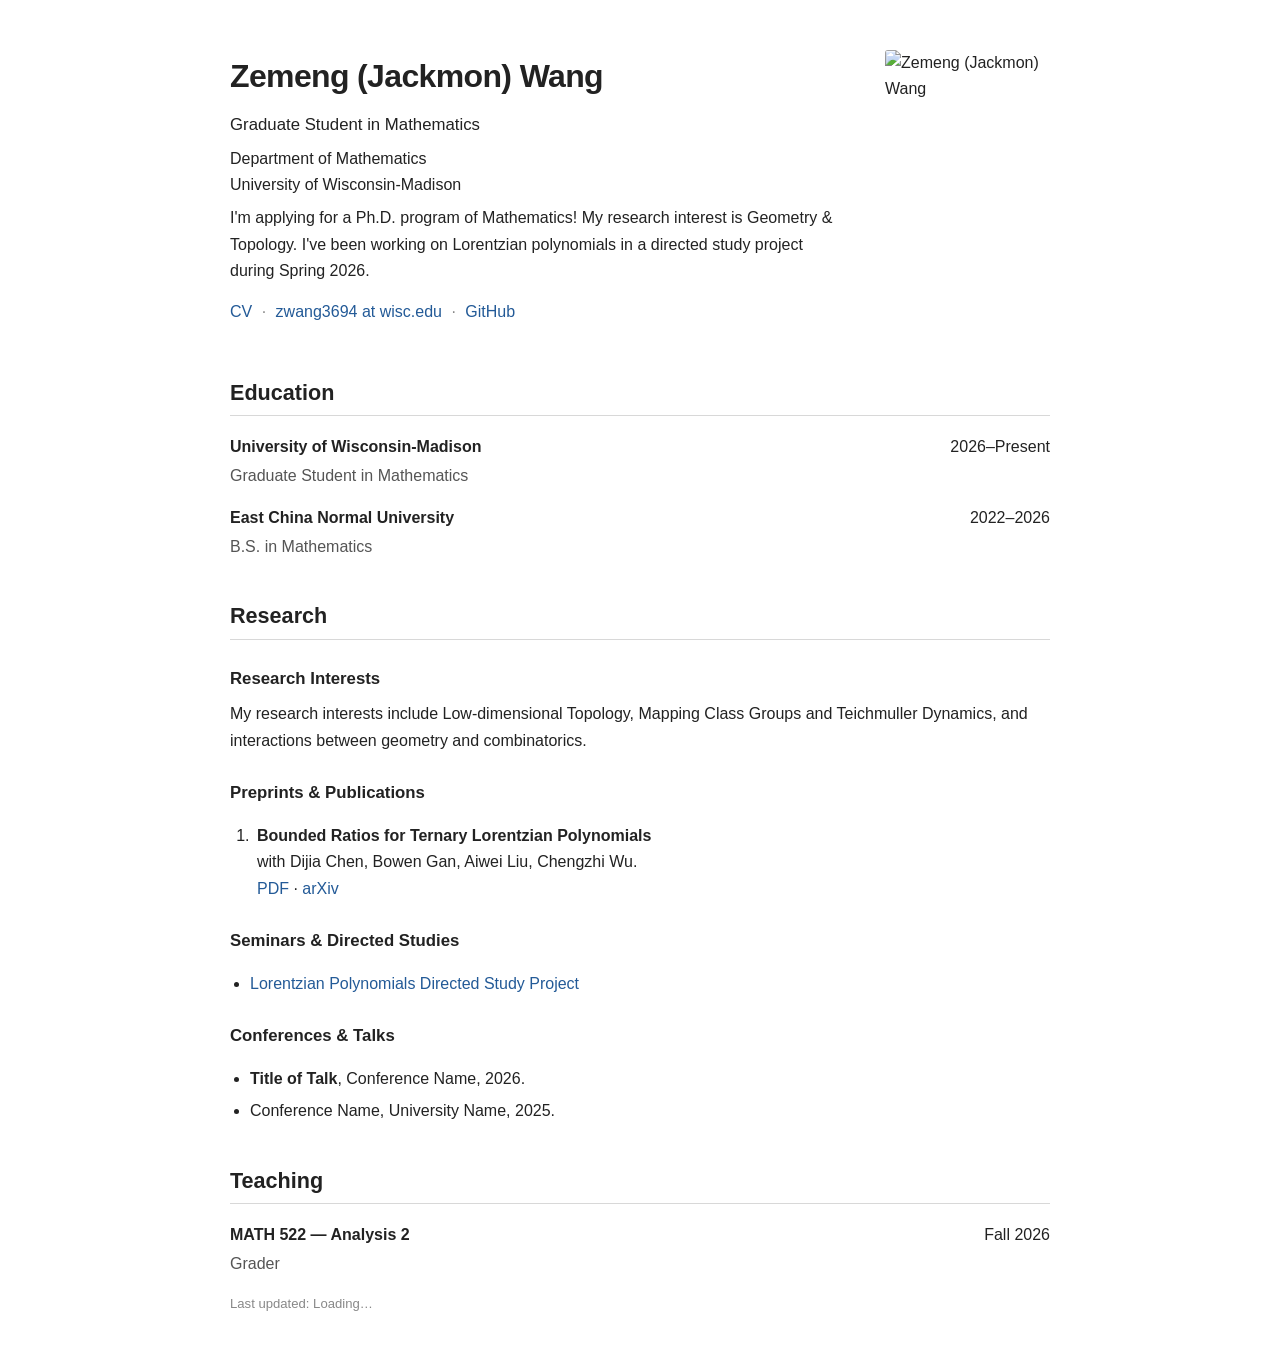
==== index.html @ 94729366 "Update maintenance time" ====
<!DOCTYPE html>
<html lang="en">
<head>
  <meta charset="UTF-8">
  <meta name="viewport" content="width=device-width, initial-scale=1.0">

  <title>Zemeng (Jackmon) Wang</title>
  <meta
    name="description"
    content="Academic homepage of Zemeng (Jackmon) Wang."
  >

  <link rel="stylesheet" href="style.css">
</head>

<script>
  (async () => {
    const owner = "jackmonwang-mona";
    const repo = "jackmon.github.io";

    const time = document.getElementById("last-updated-date");
    const fallback = document.getElementById("last-updated-fallback");

    const controller = new AbortController();
    const timeout = setTimeout(() => controller.abort(), 8000);

    try {
      const response = await fetch(
        `https://api.github.com/repos/${owner}/${repo}/commits?per_page=1`,
        { signal: controller.signal }
      );

      if (!response.ok) throw new Error("Unable to fetch update date");

      const commits = await response.json();
      const timestamp = commits[0]?.commit?.committer?.date;
      if (!timestamp) throw new Error("No commit date found");

      const date = new Date(timestamp);
      if (Number.isNaN(date.getTime())) throw new Error("Invalid date");

      time.dateTime = date.toISOString();
      time.textContent = date.toLocaleString("en-US", {
        timeZone: "America/Chicago",
        year: "numeric",
        month: "long",
        day: "numeric",
        hour: "numeric",
        minute: "2-digit",
        timeZoneName: "short"
      });

      fallback.hidden = true;
      time.hidden = false;
    } catch {
      fallback.textContent = "Unavailable";
    } finally {
      clearTimeout(timeout);
    }
  })();
</script>

<body>

  <main class="container">

    <!-- ==================== Header ==================== -->

    <header class="profile">

      <div class="profile-text">
        <h1>Zemeng (Jackmon) Wang</h1>

        <p class="position">
          Graduate Student in Mathematics
        </p>

        <p>
          Department of Mathematics<br>
          University of Wisconsin-Madison
        </p>

        <p>
          I'm applying for a Ph.D. program of Mathematics! My research interest is Geometry &amp; Topology. I've been working on Lorentzian polynomials in a directed study project during Spring 2026.
        </p>

        <p class="links">
          <a href="files/cv.pdf">CV</a>
          <span>·</span>
          <a href="mailto:zwang3694@wisc.edu">zwang3694 at wisc.edu</a>
          <span>·</span>
          <a href="https://github.com/Jackmonwang-mona">GitHub</a>
        </p>
      </div>

      <img
        class="profile-photo"
        src="assets/profile.jpg"
        alt="Zemeng (Jackmon) Wang"
      >

    </header>


    <!-- ==================== Education ==================== -->

    <section>
      <h2>Education</h2>

      <div class="entry">
        <div class="entry-header">
          <strong>University of Wisconsin-Madison</strong>
          <span>2026–Present</span>
        </div>

        <p>
          Graduate Student in Mathematics
        </p>
      </div>

      <div class="entry">
        <div class="entry-header">
          <strong>East China Normal University</strong>
          <span>2022–2026</span>
        </div>

        <p>
          B.S. in Mathematics
        </p>
      </div>
    </section>


    <!-- ==================== Research ==================== -->

    <section>
      <h2>Research</h2>

      <h3>Research Interests</h3>

      <p>
        My research interests include Low-dimensional Topology, Mapping Class Groups and Teichmuller Dynamics, and interactions between geometry and combinatorics.
      </p>


      <h3>Preprints & Publications</h3>

      <ol class="publication-list">

        <li>
          <strong>Bounded Ratios for Ternary Lorentzian Polynomials</strong><br>
          with Dijia Chen, Bowen Gan, Aiwei Liu, Chengzhi Wu.<br>
          <a href="#">PDF</a>
          <span>·</span>
          <a href="#">arXiv</a>
        </li>

      </ol>


      <h3>Seminars & Directed Studies</h3>

      <ul class="simple-list">
        <li>
          <a href="https://jackmonwang-mona.github.io/Lorentzian-polynomials_reading_group/" target="_blank">
            Lorentzian Polynomials Directed Study Project
          </a>
        </li>
      </ul>


      <h3>Conferences & Talks</h3>

      <ul class="simple-list">
        <li>
          <strong>Title of Talk</strong>,
          Conference Name, 2026.
        </li>

        <li>
          Conference Name, University Name, 2025.
        </li>
      </ul>

    </section>


    <!-- ==================== Teaching ==================== -->

    <section>
      <h2>Teaching</h2>

      <div class="entry">
        <div class="entry-header">
          <strong>MATH 522 — Analysis 2</strong>
          <span>Fall 2026</span>
        </div>

        <p>
          Grader
        </p>
      </div>

    </section>


    <!-- ==================== Personal ==================== -->

  <p class="updated">
  Last updated:
  <time id="last-updated-date" hidden></time>
  <span id="last-updated-fallback">Loading…</span>
</p>

  </main>

</body>
</html>
---- style.css ----
/* =========================
   General
   ========================= */

* {
  box-sizing: border-box;
}

html {
  font-size: 16px;
}

body {
  margin: 0;

  font-family:
    -apple-system,
    BlinkMacSystemFont,
    "Segoe UI",
    Helvetica,
    Arial,
    sans-serif;

  line-height: 1.65;
  color: #222;
  background: #fff;
}

.container {
  width: min(90%, 820px);
  margin: 50px auto;
}


/* =========================
   Links
   ========================= */

a {
  color: #235a97;
  text-decoration: none;
}

a:hover {
  text-decoration: underline;
}


/* =========================
   Header
   ========================= */

.profile {
  display: flex;
  justify-content: space-between;
  align-items: flex-start;
  gap: 50px;

  margin-bottom: 42px;
}

.profile-text {
  flex: 1;
}

.profile h1 {
  margin: 0 0 8px;

  font-size: 2rem;
  font-weight: 600;
  letter-spacing: -0.02em;
}

.profile p {
  margin: 7px 0;
}

.position {
  font-size: 1.05rem;
  font-weight: 500;
}

.profile-photo {
  width: 165px;
  height: 205px;

  object-fit: cover;
  border-radius: 3px;
}

.links {
  margin-top: 15px !important;
}

.links span {
  margin: 0 5px;
  color: #888;
}


/* =========================
   Sections
   ========================= */

section {
  margin-top: 38px;
}

h2 {
  margin: 0 0 18px;

  padding-bottom: 5px;

  font-size: 1.35rem;
  font-weight: 600;

  border-bottom: 1px solid #d8d8d8;
}

h3 {
  margin: 25px 0 9px;

  font-size: 1.05rem;
  font-weight: 600;
}

p {
  margin: 8px 0;
}


/* =========================
   Entries
   ========================= */

.entry {
  margin: 16px 0;
}

.entry-header {
  display: flex;
  justify-content: space-between;
  gap: 20px;
}

.entry p {
  margin: 2px 0;
  color: #555;
}


/* =========================
   Lists
   ========================= */

.publication-list {
  padding-left: 24px;
}

.publication-list li {
  margin-bottom: 14px;
  padding-left: 3px;
}

.simple-list {
  padding-left: 20px;
}

.simple-list li {
  margin: 6px 0;
}


/* =========================
   Footer / Album
   ========================= */

footer {
  margin-top: 50px;
  padding-top: 15px;

  border-top: 1px solid #ddd;

  font-size: 0.9rem;
}

.updated {
  margin-top: 8px;
  color: #888;
  font-size: 0.82rem;
}


/* =========================
   Mobile
   ========================= */

@media (max-width: 600px) {

  .container {
    width: 88%;
    margin: 30px auto;
  }

  .profile {
    flex-direction: column-reverse;
    gap: 20px;
  }

  .profile-photo {
    width: 135px;
    height: 170px;
  }

  .entry-header {
    flex-direction: column;
    gap: 0;
  }

}
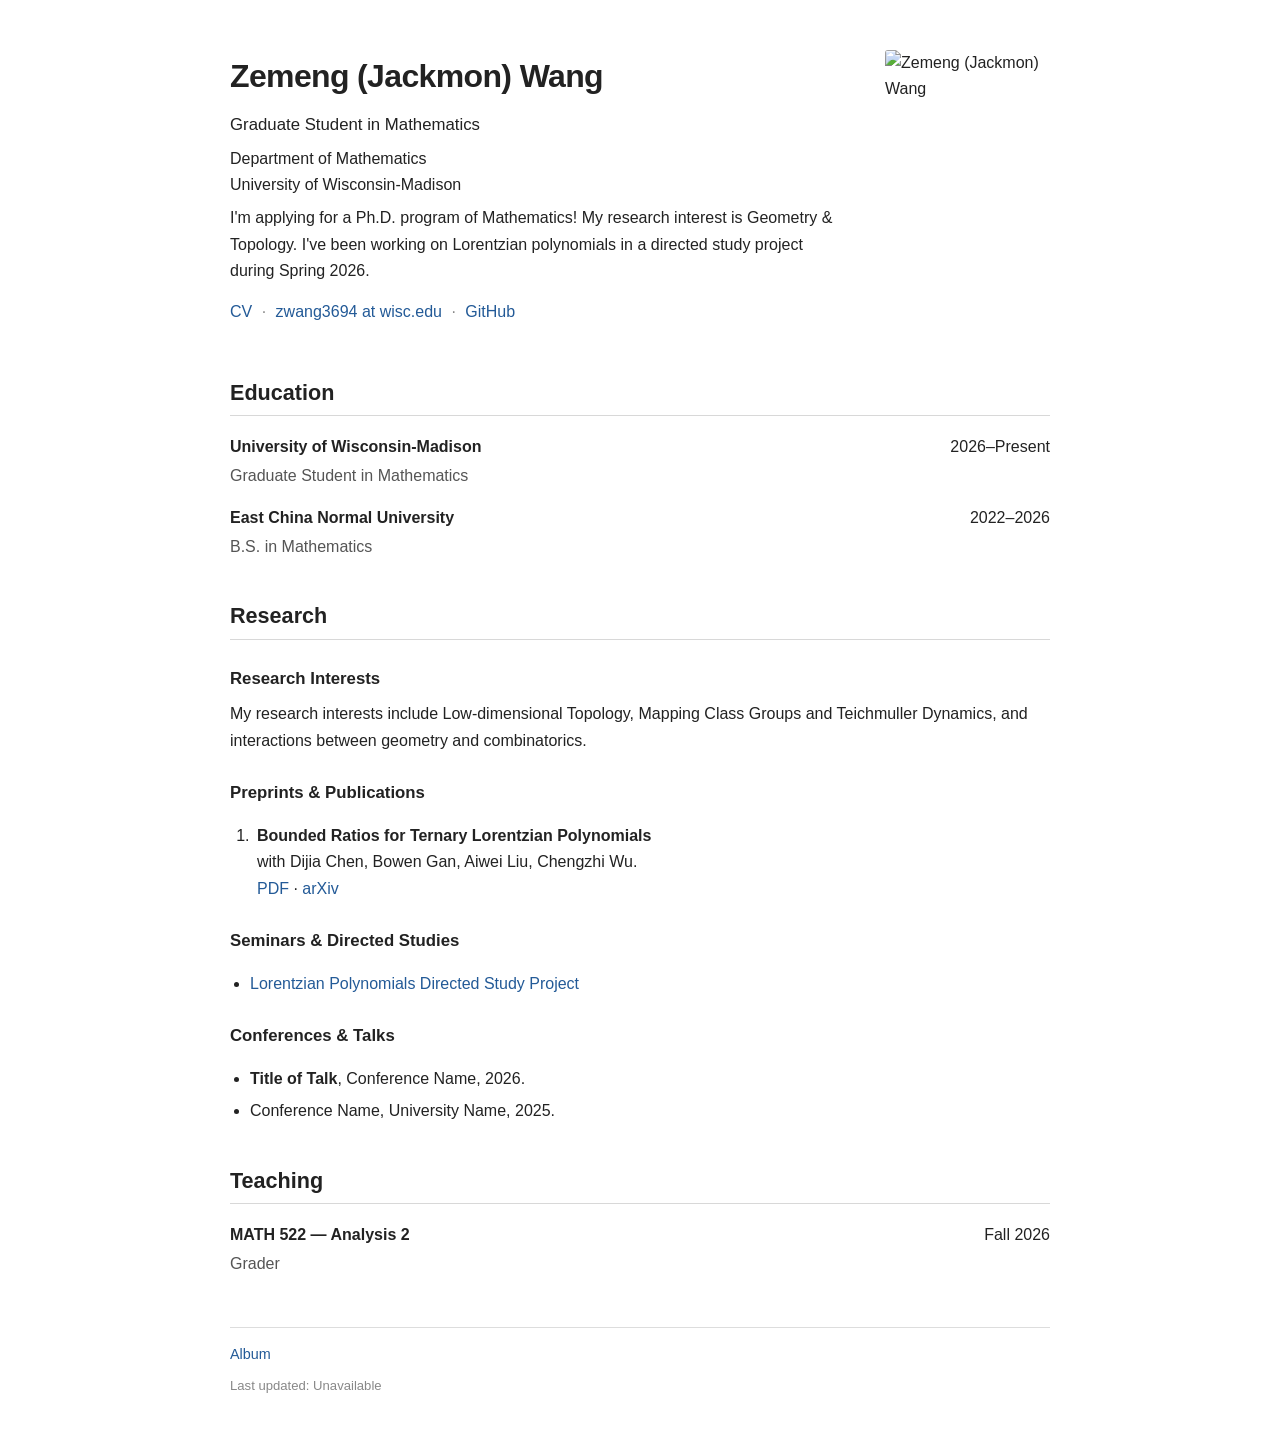
==== commit 188f1a53: "update date" ====
--- a/index.html
+++ b/index.html
@@ -5,6 +5,7 @@
   <meta name="viewport" content="width=device-width, initial-scale=1.0">
 
   <title>Zemeng (Jackmon) Wang</title>
+  <link rel="icon" href="data:,">
   <meta
     name="description"
     content="Academic homepage of Zemeng (Jackmon) Wang."
@@ -12,53 +13,6 @@
 
   <link rel="stylesheet" href="style.css">
 </head>
-
-<script>
-  (async () => {
-    const owner = "jackmonwang-mona";
-    const repo = "jackmon.github.io";
-
-    const time = document.getElementById("last-updated-date");
-    const fallback = document.getElementById("last-updated-fallback");
-
-    const controller = new AbortController();
-    const timeout = setTimeout(() => controller.abort(), 8000);
-
-    try {
-      const response = await fetch(
-        `https://api.github.com/repos/${owner}/${repo}/commits?per_page=1`,
-        { signal: controller.signal }
-      );
-
-      if (!response.ok) throw new Error("Unable to fetch update date");
-
-      const commits = await response.json();
-      const timestamp = commits[0]?.commit?.committer?.date;
-      if (!timestamp) throw new Error("No commit date found");
-
-      const date = new Date(timestamp);
-      if (Number.isNaN(date.getTime())) throw new Error("Invalid date");
-
-      time.dateTime = date.toISOString();
-      time.textContent = date.toLocaleString("en-US", {
-        timeZone: "America/Chicago",
-        year: "numeric",
-        month: "long",
-        day: "numeric",
-        hour: "numeric",
-        minute: "2-digit",
-        timeZoneName: "short"
-      });
-
-      fallback.hidden = true;
-      time.hidden = false;
-    } catch {
-      fallback.textContent = "Unavailable";
-    } finally {
-      clearTimeout(timeout);
-    }
-  })();
-</script>
 
 <body>
 
@@ -206,13 +160,79 @@
 
     <!-- ==================== Personal ==================== -->
 
-  <p class="updated">
-  Last updated:
-  <time id="last-updated-date" hidden></time>
-  <span id="last-updated-fallback">Loading…</span>
-</p>
+  <footer>
+      <a href="album/index.html">Album</a>
+
+      <p class="updated">
+        Last updated:
+        <time id="last-updated-date" hidden></time>
+        <span id="last-updated-fallback">Loading…</span>
+      </p>
+    </footer>
 
   </main>
+
+  <script>
+    async function showLastUpdated() {
+      const time = document.getElementById("last-updated-date");
+      const fallback = document.getElementById("last-updated-fallback");
+
+      if (!time || !fallback) {
+        console.error("Missing last-updated elements.");
+        return;
+      }
+
+      let timeout;
+
+      try {
+        const owner = "jackmonwang-mona";
+        const repo = "Jackmonwang-mona.github.io";
+
+        const controller = new AbortController();
+        timeout = setTimeout(() => controller.abort(), 8000);
+
+        const response = await fetch(
+          `https://api.github.com/repos/${owner}/${repo}/commits?per_page=1`,
+          { signal: controller.signal }
+        );
+
+        if (!response.ok) {
+          throw new Error(`GitHub API: ${response.status}`);
+        }
+
+        const commits = await response.json();
+        const timestamp = commits[0]?.commit?.committer?.date;
+
+        if (!timestamp) throw new Error("No commit date found.");
+
+        const date = new Date(timestamp);
+        if (Number.isNaN(date.getTime())) {
+          throw new Error("Invalid commit date.");
+        }
+
+        time.dateTime = date.toISOString();
+        time.textContent = date.toLocaleString("en-US", {
+          timeZone: "America/Chicago",
+          year: "numeric",
+          month: "long",
+          day: "numeric",
+          hour: "numeric",
+          minute: "2-digit",
+          timeZoneName: "short"
+        });
+
+        time.hidden = false;
+        fallback.hidden = true;
+      } catch (error) {
+        fallback.textContent = "Unavailable";
+        console.error("Failed to load update time:", error);
+      } finally {
+        clearTimeout(timeout);
+      }
+    }
+
+    showLastUpdated();
+  </script>
 
 </body>
 </html>
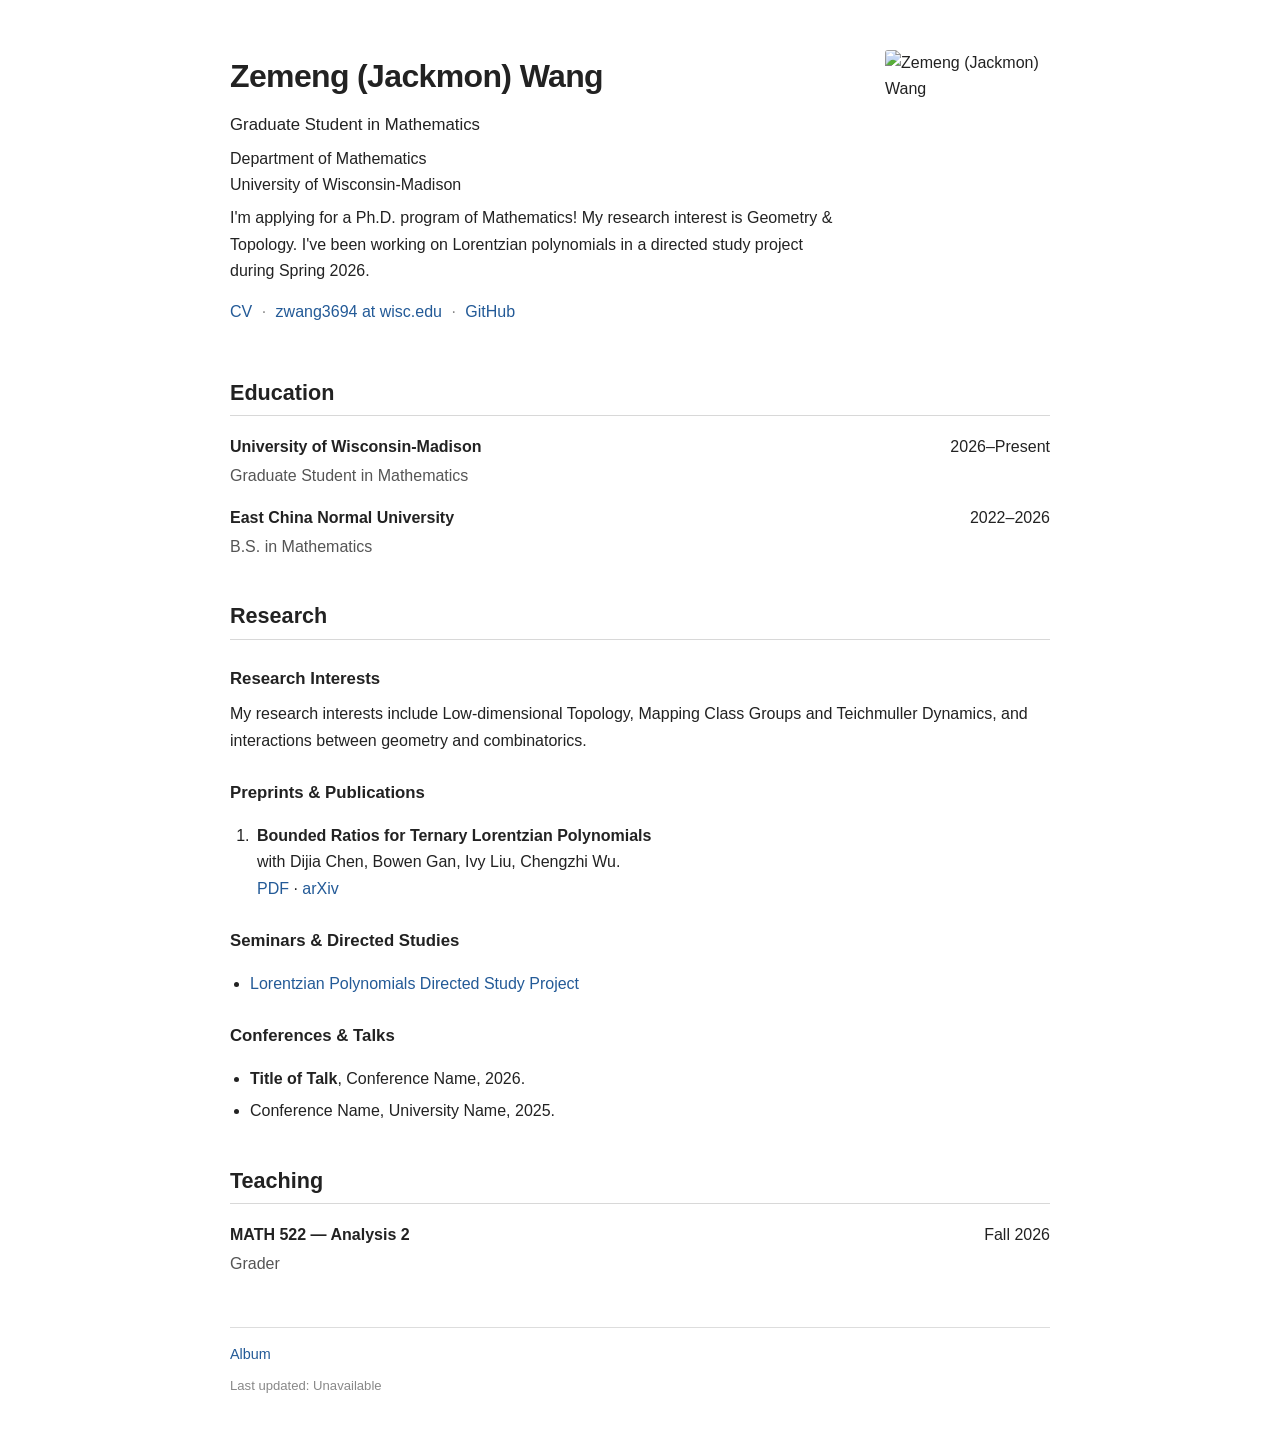
==== commit 21263839: "upload paper" ====
--- a/index.html
+++ b/index.html
@@ -103,8 +103,8 @@
 
         <li>
           <strong>Bounded Ratios for Ternary Lorentzian Polynomials</strong><br>
-          with Dijia Chen, Bowen Gan, Aiwei Liu, Chengzhi Wu.<br>
-          <a href="#">PDF</a>
+          with Dijia Chen, Bowen Gan, Ivy Liu, Chengzhi Wu.<br>
+          <a href="materials/bounded_ratios.pdf" target="_blank">PDF</a>
           <span>·</span>
           <a href="#">arXiv</a>
         </li>
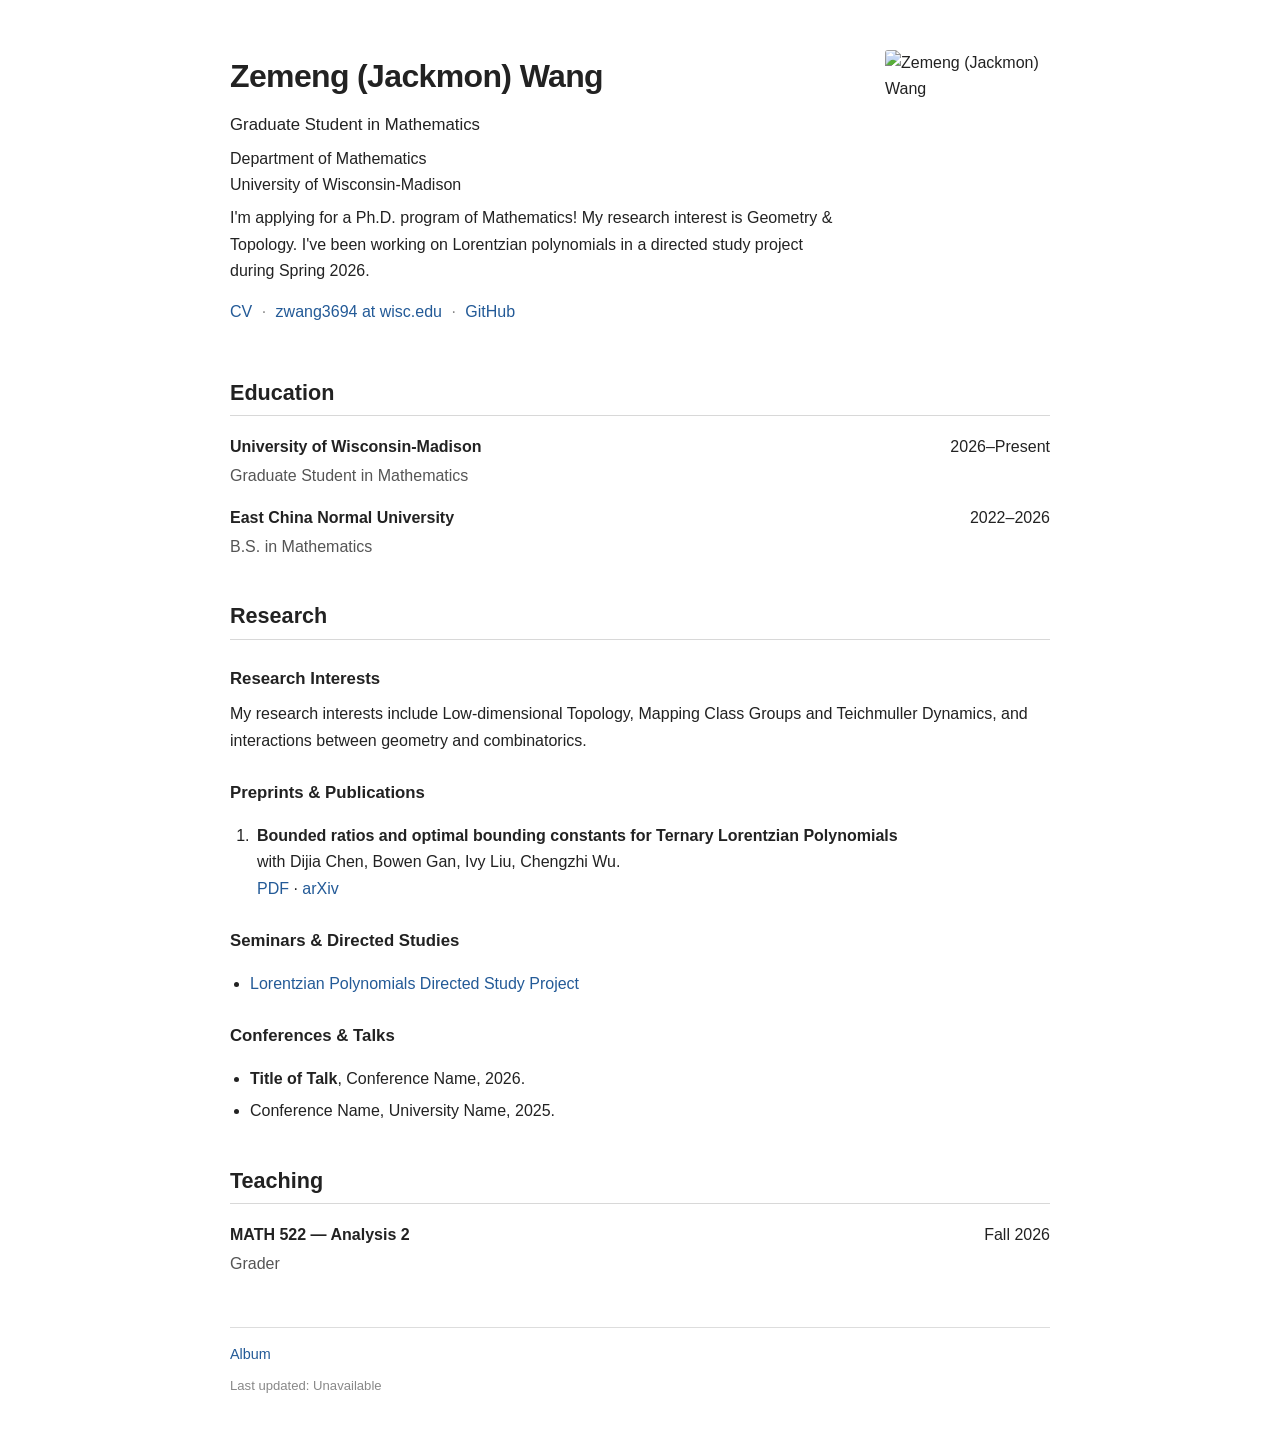
==== commit 5be4cbbb: "change paper name" ====
--- a/index.html
+++ b/index.html
@@ -12,6 +12,10 @@
   >
 
   <link rel="stylesheet" href="style.css">
+  <link
+    rel="canonical"
+    href="https://jackmonwang-mona.github.io/album/"
+  >
 </head>
 
 <body>
@@ -102,7 +106,7 @@
       <ol class="publication-list">
 
         <li>
-          <strong>Bounded Ratios for Ternary Lorentzian Polynomials</strong><br>
+          <strong>Bounded ratios and optimal bounding constants for Ternary Lorentzian Polynomials</strong><br>
           with Dijia Chen, Bowen Gan, Ivy Liu, Chengzhi Wu.<br>
           <a href="materials/bounded_ratios.pdf" target="_blank">PDF</a>
           <span>·</span>
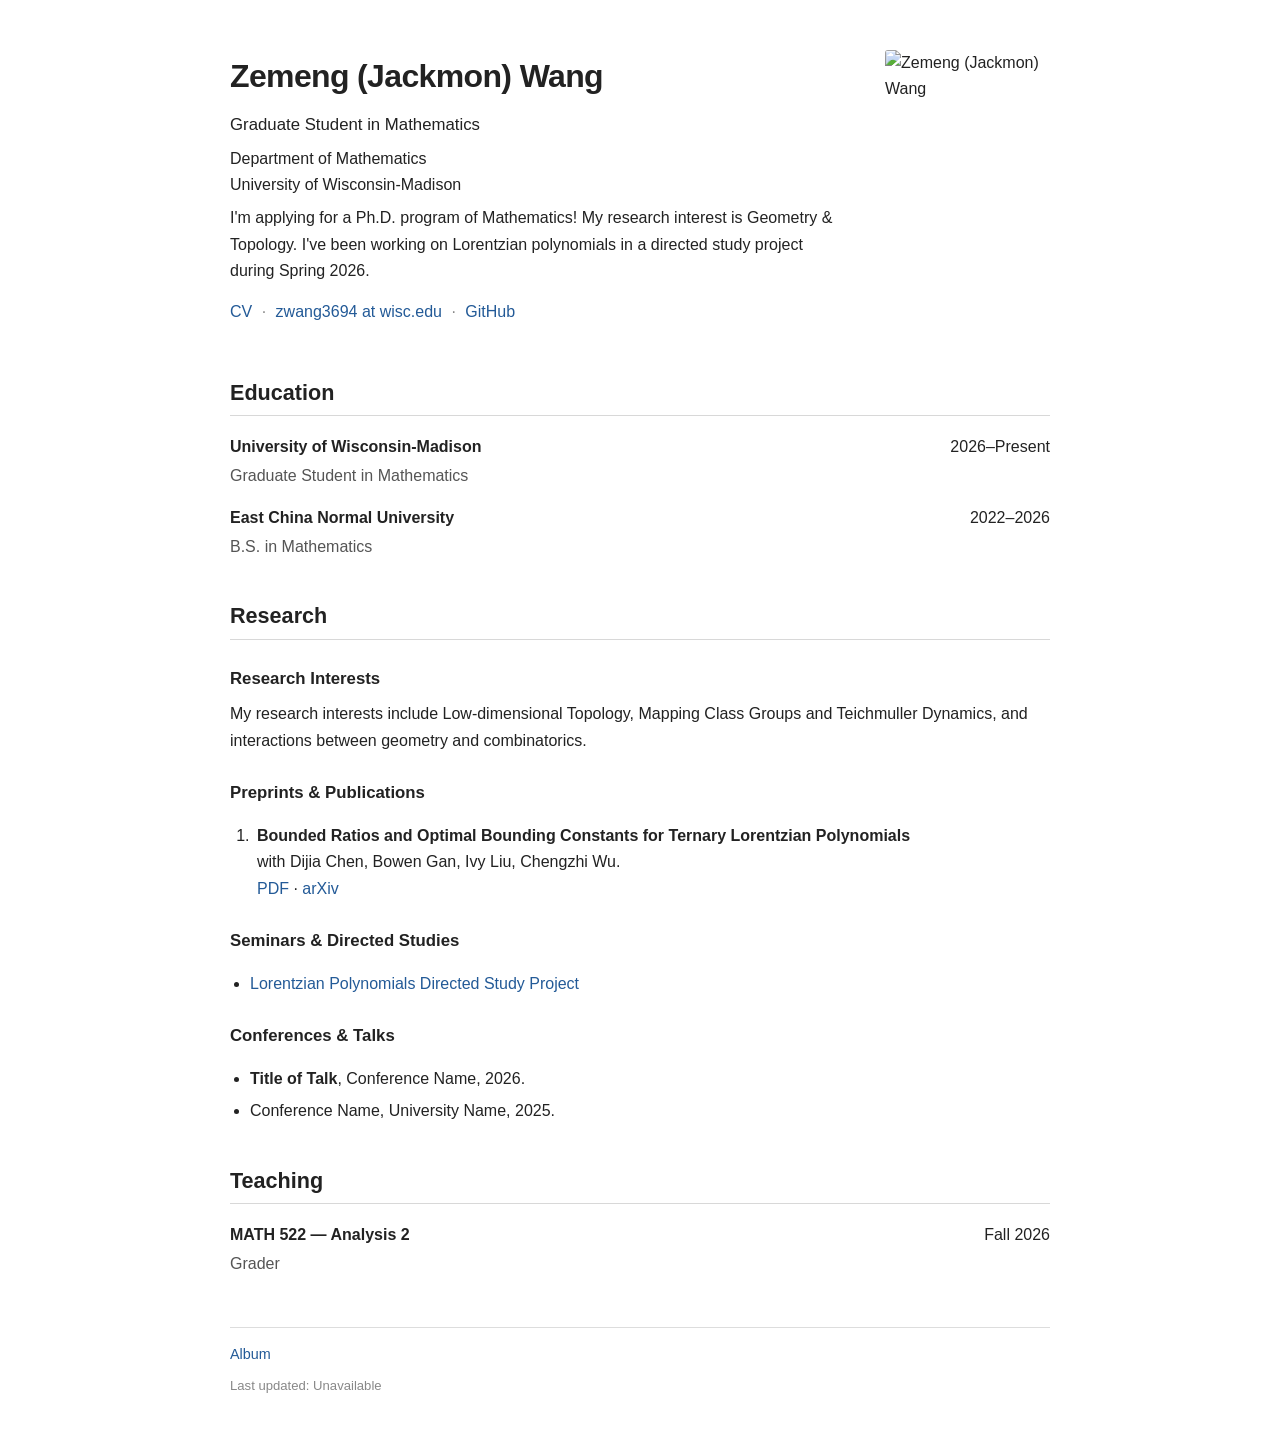
==== commit 846094e4: "nothing" ====
--- a/index.html
+++ b/index.html
@@ -106,7 +106,7 @@
       <ol class="publication-list">
 
         <li>
-          <strong>Bounded ratios and optimal bounding constants for Ternary Lorentzian Polynomials</strong><br>
+          <strong>Bounded Ratios and Optimal Bounding Constants for Ternary Lorentzian Polynomials</strong><br>
           with Dijia Chen, Bowen Gan, Ivy Liu, Chengzhi Wu.<br>
           <a href="materials/bounded_ratios.pdf" target="_blank">PDF</a>
           <span>·</span>
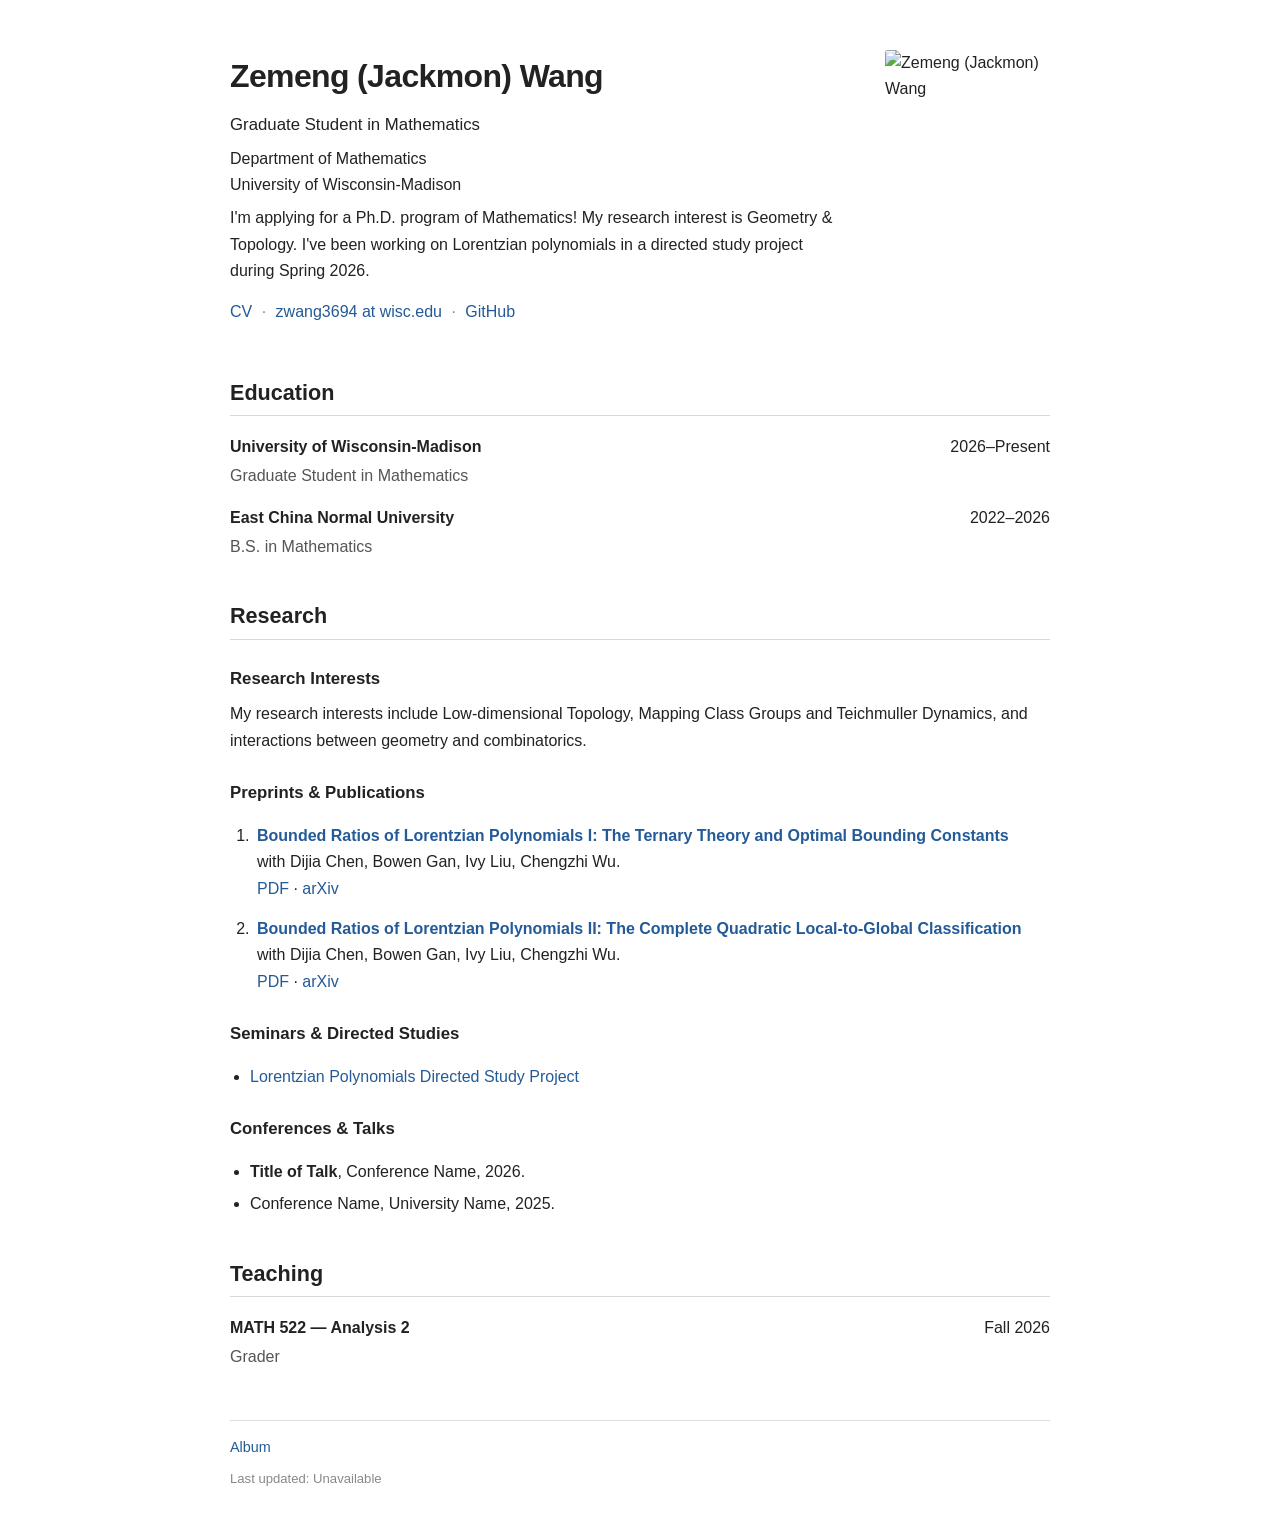
==== commit 643e7a97: "renew paper" ====
--- a/index.html
+++ b/index.html
@@ -106,13 +106,28 @@
       <ol class="publication-list">
 
         <li>
-          <strong>Bounded Ratios and Optimal Bounding Constants for Ternary Lorentzian Polynomials</strong><br>
-          with Dijia Chen, Bowen Gan, Ivy Liu, Chengzhi Wu.<br>
-          <a href="materials/bounded_ratios.pdf" target="_blank">PDF</a>
-          <span>·</span>
-          <a href="#">arXiv</a>
-        </li>
-
+          <a href="https://arxiv.org/abs/2609.06145">
+            <strong>Bounded Ratios of Lorentzian Polynomials I: The Ternary Theory and Optimal Bounding Constants</strong>
+          </a>
+          <br>
+          with Dijia Chen, Bowen Gan, Ivy Liu, Chengzhi Wu.
+          <br>
+          <a href="https://arxiv.org/pdf/2609.06145">PDF</a>
+          <span>·</span>
+          <a href="https://arxiv.org/abs/2609.06145">arXiv</a>
+        </li>
+
+        <li>
+          <a href="https://arxiv.org/abs/2609.07098">
+            <strong>Bounded Ratios of Lorentzian Polynomials II: The Complete Quadratic Local-to-Global Classification</strong>
+          </a>
+          <br>
+          with Dijia Chen, Bowen Gan, Ivy Liu, Chengzhi Wu.
+          <br>
+          <a href="https://arxiv.org/pdf/2609.07098">PDF</a>
+          <span>·</span>
+          <a href="https://arxiv.org/abs/2609.07098">arXiv</a>
+        </li>
       </ol>
 
 
